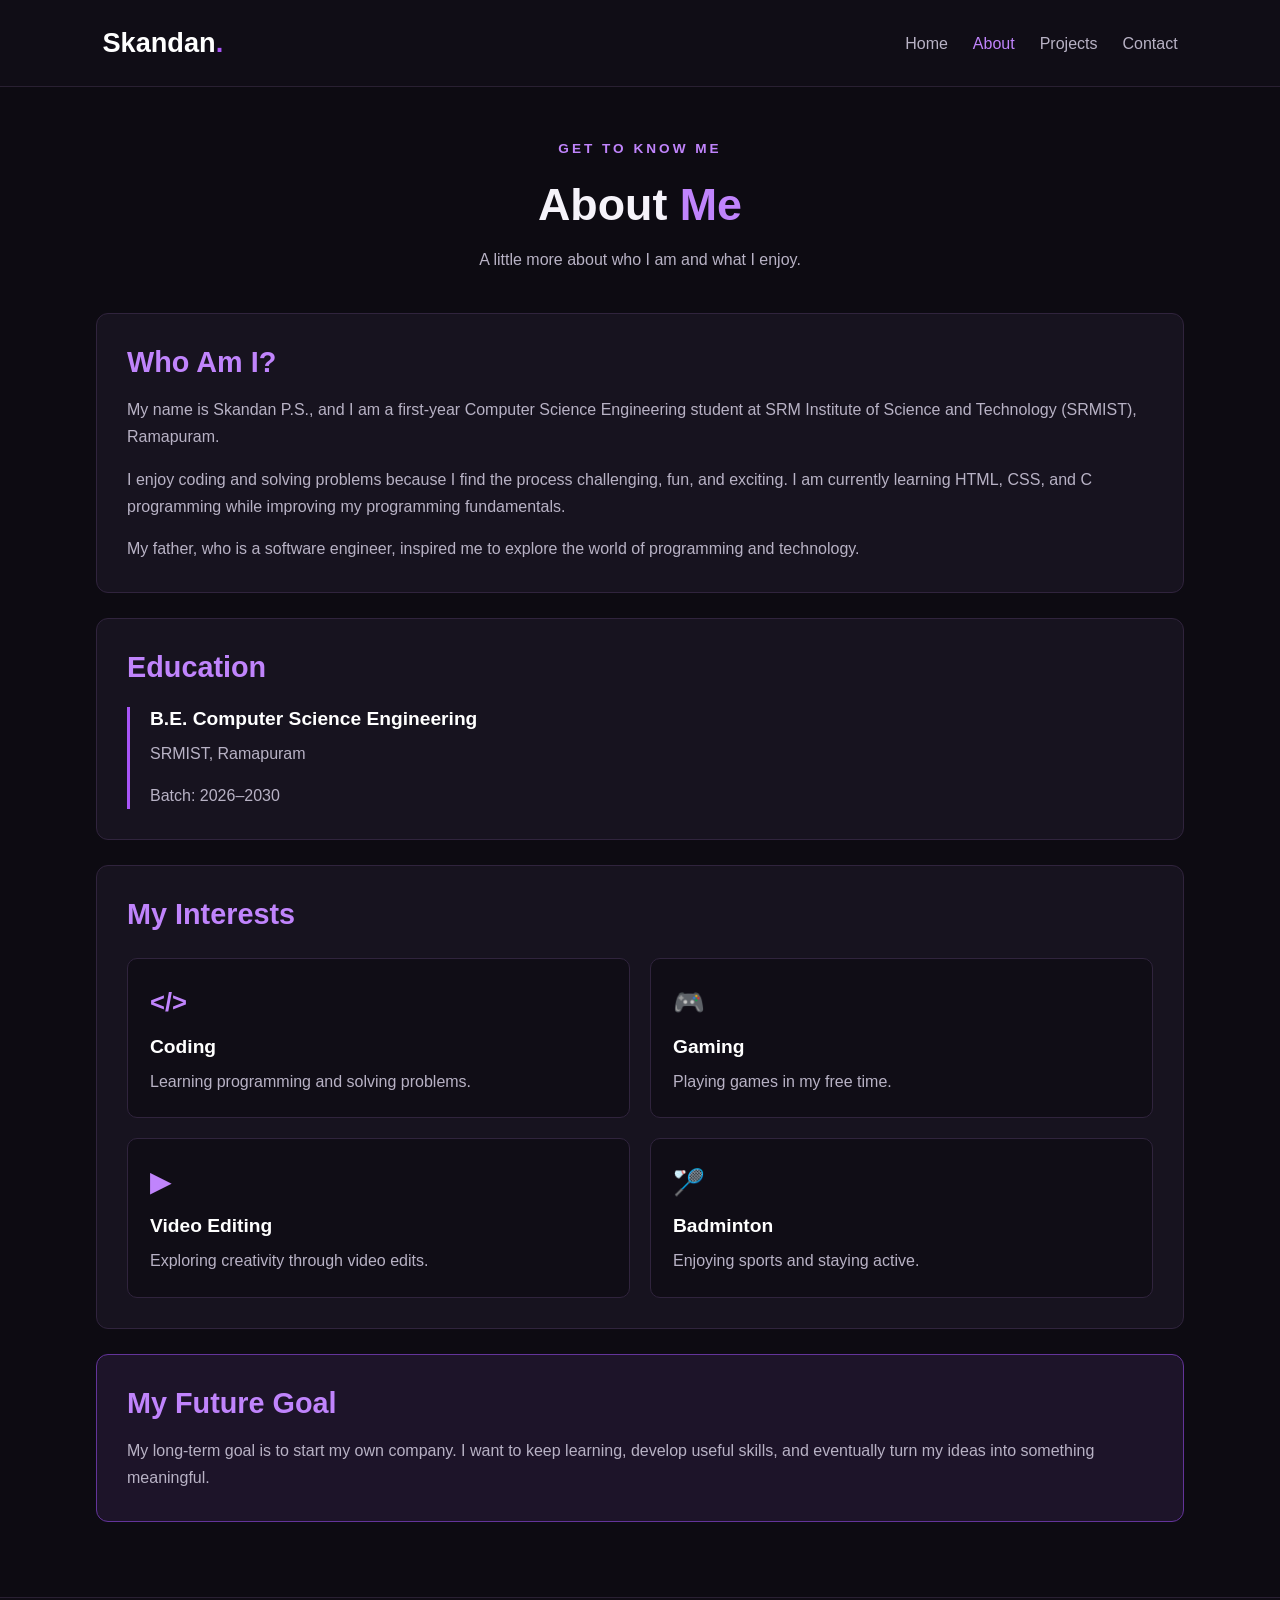
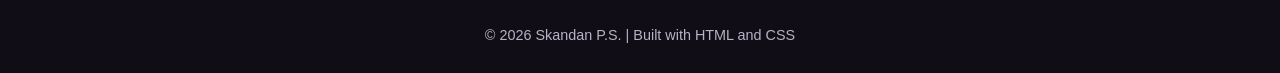
==== about.html @ 72555d2e "Add files via upload" ====
<!DOCTYPE html>
<html lang="en">
<head>
    <meta charset="UTF-8">
    <meta name="viewport" content="width=device-width, initial-scale=1.0">
    <meta name="author" content="Skandan P.S.">
    <meta name="description" content="Learn more about Skandan P.S.">

    <title>About Me | Skandan P.S.</title>
    <link rel="stylesheet" href="style.css">
</head>

<body>

    <header>
        <nav class="navbar">
            <a href="index.html" class="logo">Skandan<span>.</span></a>

            <ul class="nav-links">
                <li><a href="index.html">Home</a></li>
                <li><a href="about.html" class="active">About</a></li>
                <li><a href="projects.html">Projects</a></li>
                <li><a href="contact.html">Contact</a></li>
            </ul>
        </nav>
    </header>

    <main class="page-container">

        <section class="page-heading">
            <p class="small-heading">GET TO KNOW ME</p>
            <h1>About <span>Me</span></h1>
            <p>A little more about who I am and what I enjoy.</p>
        </section>

        <section class="content-card">
            <h2>Who Am I?</h2>

            <p>
                My name is Skandan P.S., and I am a first-year Computer
                Science Engineering student at SRM Institute of Science
                and Technology (SRMIST), Ramapuram.
            </p>

            <p>
                I enjoy coding and solving problems because I find the
                process challenging, fun, and exciting. I am currently
                learning HTML, CSS, and C programming while improving
                my programming fundamentals.
            </p>

            <p>
                My father, who is a software engineer, inspired me to
                explore the world of programming and technology.
            </p>
        </section>

        <section class="content-card">
            <h2>Education</h2>

            <div class="info-item">
                <h3>B.E. Computer Science Engineering</h3>
                <p>SRMIST, Ramapuram</p>
                <p>Batch: 2026–2030</p>
            </div>
        </section>

        <section class="content-card">
            <h2>My Interests</h2>

            <div class="interests-list">
                <div class="interest-item">
                    <span class="interest-symbol">&lt;/&gt;</span>
                    <h3>Coding</h3>
                    <p>Learning programming and solving problems.</p>
                </div>

                <div class="interest-item">
                    <span class="interest-symbol">🎮</span>
                    <h3>Gaming</h3>
                    <p>Playing games in my free time.</p>
                </div>

                <div class="interest-item">
                    <span class="interest-symbol">▶</span>
                    <h3>Video Editing</h3>
                    <p>Exploring creativity through video edits.</p>
                </div>

                <div class="interest-item">
                    <span class="interest-symbol">🏸</span>
                    <h3>Badminton</h3>
                    <p>Enjoying sports and staying active.</p>
                </div>
            </div>
        </section>

        <section class="content-card goal-card">
            <h2>My Future Goal</h2>

            <p>
                My long-term goal is to start my own company.
                I want to keep learning, develop useful skills, and
                eventually turn my ideas into something meaningful.
            </p>
        </section>

    </main>

    <footer>
        <p>&copy; 2026 Skandan P.S. | Built with HTML and CSS</p>
    </footer>

</body>
</html>
---- style.css ----
* {
    margin: 0;
    padding: 0;
    box-sizing: border-box;
}

body {
    background-color: #0d0b12;
    color: #f5f3fa;
    font-family: Arial, Helvetica, sans-serif;
    line-height: 1.7;
}

:root {
    --purple: #a855f7;
    --light-purple: #c084fc;
    --card-bg: #17131f;
    --muted: #b8b2c5;
}

a {
    color: inherit;
    text-decoration: none;
}

h1,
h2,
h3 {
    line-height: 1.3;
}

h1 {
    font-size: 2.8rem;
}

h2 {
    font-size: 1.8rem;
    margin-bottom: 15px;
}

h3 {
    font-size: 1.2rem;
    margin-bottom: 8px;
}

p {
    color: var(--muted);
    margin-bottom: 15px;
}

span {
    color: var(--light-purple);
}


/* ------------------------------
   2. NAVIGATION BAR
------------------------------ */

.navbar {
    display: flex;
    justify-content: space-between;
    align-items: center;

    padding: 20px 8%;
    background-color: #100d16;
    border-bottom: 1px solid #292032;
}

.logo {
    color: white;
    font-size: 1.7rem;
    font-weight: bold;
}

.logo span {
    color: var(--purple);
}

.nav-links {
    display: flex;
    gap: 25px;
    list-style: none;
}

.nav-links a {
    color: var(--muted);
    transition: color 0.3s;
}

.nav-links a:hover,
.nav-links a.active {
    color: var(--light-purple);
}


/* ------------------------------
   3. HOME PAGE
------------------------------ */

.hero {
    min-height: 75vh;

    display: flex;
    justify-content: space-between;
    align-items: center;
    gap: 50px;

    padding: 70px 10%;
}

.hero-text {
    max-width: 620px;
}

.small-heading {
    color: var(--light-purple);
    font-size: 0.85rem;
    font-weight: bold;
    letter-spacing: 3px;
    margin-bottom: 15px;
}

.hero h1 {
    margin-bottom: 15px;
}

.hero h2 {
    color: #d7c9e8;
    font-size: 1.35rem;
    font-weight: normal;
}

.intro-text {
    max-width: 580px;
    margin: 20px 0 25px;
}

.hero-buttons {
    display: flex;
    flex-wrap: wrap;
    gap: 15px;
}

.btn {
    display: inline-block;
    background-color: var(--purple);
    color: white;

    padding: 11px 20px;
    border: 2px solid var(--purple);
    border-radius: 6px;

    font-weight: bold;
    transition: 0.3s;
}

.btn:hover {
    background-color: #9333ea;
    border-color: #9333ea;
    transform: translateY(-2px);
}

.btn-outline {
    background-color: transparent;
    color: var(--light-purple);
}

.btn-outline:hover {
    background-color: var(--purple);
    color: white;
}

.hero-photo {
    flex-shrink: 0;
}

.profile-img {
    width: 280px;
    height: 320px;
    object-fit: cover;

    border: 3px solid var(--purple);
    border-radius: 20px;

    background-color: var(--card-bg);
}


/* ------------------------------
   4. SKILLS SECTION
------------------------------ */

.skills-section {
    padding: 50px 10%;
    text-align: center;
}

.skills-list {
    display: flex;
    justify-content: center;
    flex-wrap: wrap;
    gap: 20px;
    margin-top: 25px;
}

.skill-card {
    background-color: var(--card-bg);
    border: 1px solid #382747;
    border-radius: 10px;

    padding: 20px 35px;
    color: var(--light-purple);
    font-weight: bold;

    transition: 0.3s;
}

.skill-card:hover {
    border-color: var(--purple);
    transform: translateY(-4px);
}


/* ------------------------------
   5. COMMON PAGE LAYOUT
------------------------------ */

.page-container {
    width: 85%;
    max-width: 1100px;
    margin: 0 auto;
    padding: 50px 0;
}

.page-heading {
    text-align: center;
    margin-bottom: 40px;
}

.page-heading h1 {
    margin-bottom: 12px;
}

.content-card {
    background-color: var(--card-bg);
    border: 1px solid #30243d;
    border-radius: 12px;

    padding: 30px;
    margin-bottom: 25px;
}

.content-card h2 {
    color: var(--light-purple);
}

.content-card p:last-child {
    margin-bottom: 0;
}

.info-item {
    border-left: 3px solid var(--purple);
    padding-left: 20px;
    margin-top: 20px;
}

.info-item h3 {
    color: white;
}

.goal-card {
    background-color: #1d1429;
    border-color: #63349a;
}


/* ------------------------------
   6. INTERESTS
------------------------------ */

.interests-list {
    display: grid;
    grid-template-columns: repeat(2, 1fr);
    gap: 20px;
    margin-top: 25px;
}

.interest-item {
    background-color: #100d16;
    border: 1px solid #30243d;
    border-radius: 10px;
    padding: 22px;
}

.interest-symbol {
    display: inline-block;
    color: var(--light-purple);
    font-size: 1.6rem;
    font-weight: bold;
    margin-bottom: 10px;
}

.interest-item h3 {
    color: white;
}


/* ------------------------------
   7. PROJECTS
------------------------------ */

.empty-projects {
    text-align: center;
    padding: 45px 30px;
}

.empty-projects p {
    max-width: 650px;
    margin: 15px auto 25px;
}

.project-icon {
    display: inline-block;
    color: var(--light-purple);
    background-color: #2b1740;
    border-radius: 12px;

    padding: 15px 25px;
    margin-bottom: 20px;

    font-size: 2rem;
    font-weight: bold;
}

.project-grid {
    display: grid;
    grid-template-columns: repeat(3, 1fr);
    gap: 20px;
    margin-top: 25px;
    text-align: left;
}

.project-card {
    background-color: var(--card-bg);
    border: 1px solid #30243d;
    border-radius: 12px;
    padding: 25px;

    transition: 0.3s;
}

.project-card:hover {
    border-color: var(--purple);
    transform: translateY(-5px);
}

.project-card h3 {
    color: white;
}

.project-number {
    color: var(--purple);
    font-weight: bold;
    font-size: 1.3rem;
}

.tag {
    display: inline-block;
    background-color: #2b1740;
    color: var(--light-purple);

    border-radius: 20px;
    padding: 5px 12px;
    margin-top: 8px;
    font-size: 0.8rem;
}


/* ------------------------------
   8. CONTACT PAGE
------------------------------ */

.contact-card {
    max-width: 750px;
    margin-left: auto;
    margin-right: auto;
}

.contact-item {
    display: flex;
    align-items: center;
    gap: 20px;

    border-top: 1px solid #30243d;
    padding: 22px 0;
    margin-top: 15px;
}

.contact-item h3 {
    color: white;
    margin-bottom: 5px;
}

.contact-item p {
    margin-top: 5px;
}

.contact-item a {
    color: var(--light-purple);
    overflow-wrap: anywhere;
}

.contact-item a:hover {
    text-decoration: underline;
}

.contact-symbol {
    display: flex;
    align-items: center;
    justify-content: center;

    width: 50px;
    height: 50px;
    flex-shrink: 0;

    background-color: #2b1740;
    border-radius: 10px;
    color: var(--light-purple);
    font-weight: bold;
}

.muted-text {
    font-size: 0.9rem;
}


/* ------------------------------
   9. FOOTER
------------------------------ */

footer {
    text-align: center;
    padding: 25px 15px;
    border-top: 1px solid #292032;
    background-color: #100d16;
}

footer p {
    margin: 0;
    font-size: 0.9rem;
}


/* ------------------------------
   10. RESPONSIVE DESIGN
------------------------------ */

@media (max-width: 800px) {

    .navbar {
        flex-direction: column;
        gap: 15px;
        padding: 20px 5%;
    }

    .nav-links {
        flex-wrap: wrap;
        justify-content: center;
        gap: 15px;
    }

    .hero {
        flex-direction: column-reverse;
        text-align: center;
        padding: 50px 7%;
        gap: 35px;
    }

    .hero-buttons {
        justify-content: center;
    }

    .profile-img {
        width: 240px;
        height: 260px;
    }

    .project-grid {
        grid-template-columns: 1fr;
    }

    .page-container {
        width: 90%;
    }
}

@media (max-width: 500px) {

    h1 {
        font-size: 2.2rem;
    }

    h2 {
        font-size: 1.5rem;
    }

    .interests-list {
        grid-template-columns: 1fr;
    }

    .content-card {
        padding: 22px;
    }

    .skill-card {
        width: 100%;
    }
}
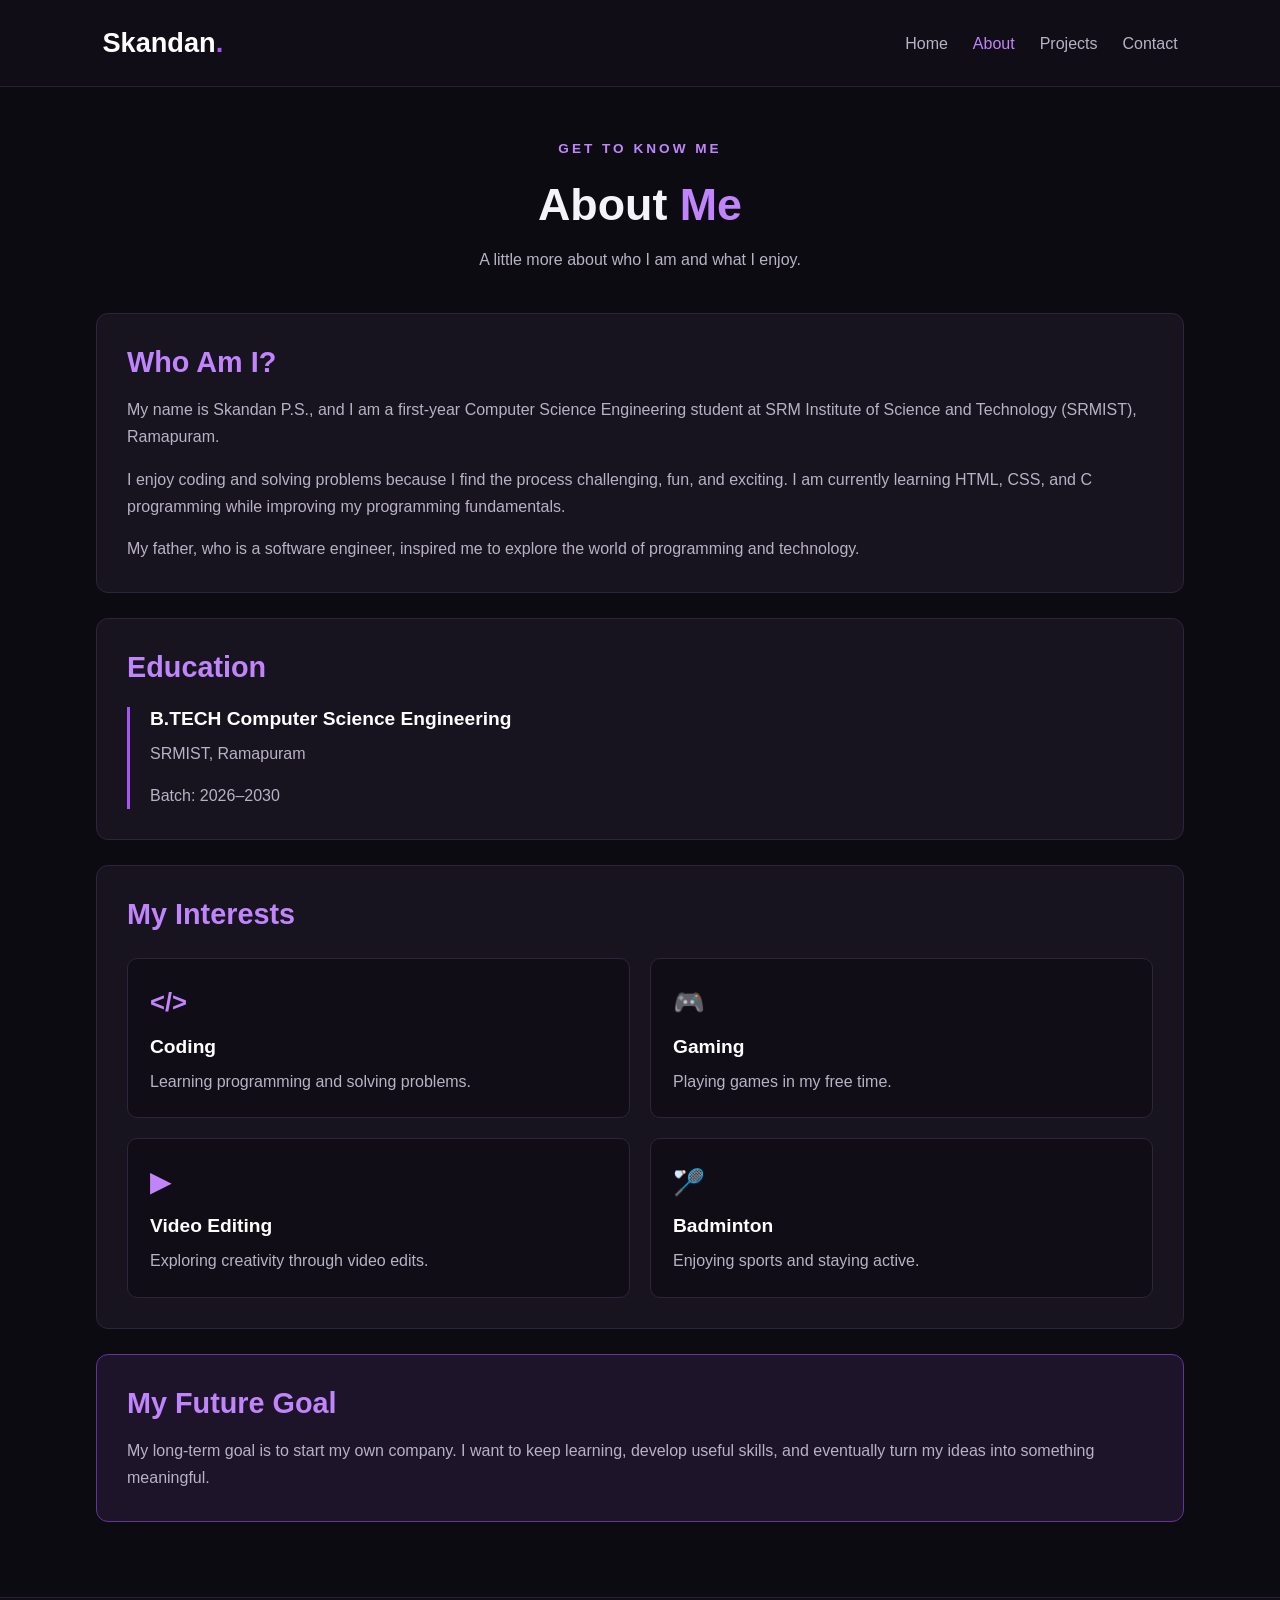
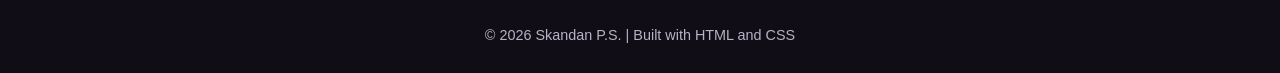
==== commit 7996e158: "Correct about.html" ====
--- a/about.html
+++ b/about.html
@@ -60,7 +60,7 @@
             <h2>Education</h2>
 
             <div class="info-item">
-                <h3>B.E. Computer Science Engineering</h3>
+                <h3>B.TECH Computer Science Engineering</h3>
                 <p>SRMIST, Ramapuram</p>
                 <p>Batch: 2026–2030</p>
             </div>
